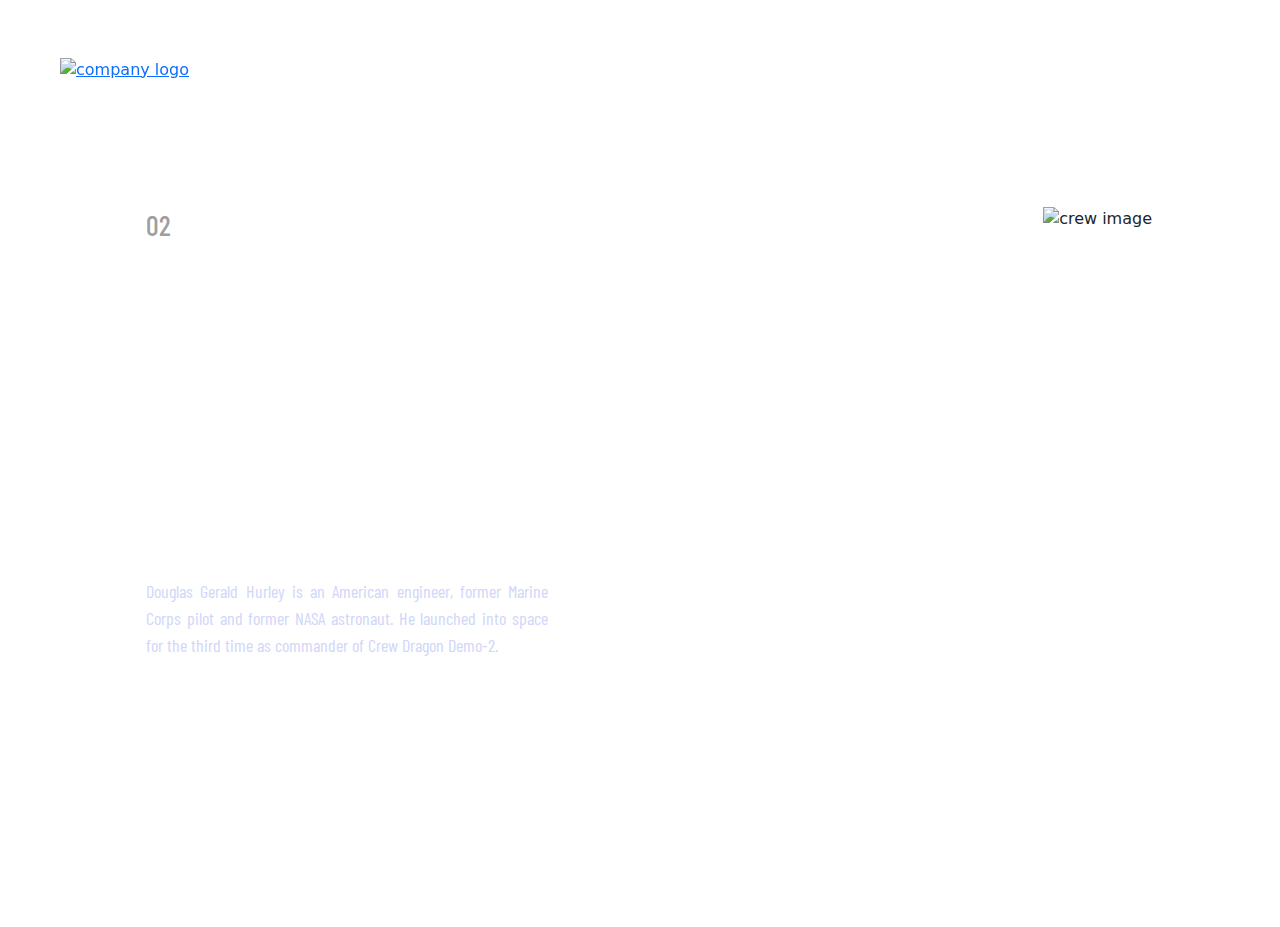
==== crew.html @ 3480d19f "More files" ====
<!DOCTYPE html>
<html lang="en">
    <head>
        <meta charset="UTF-8">
        <meta name="viewport" content="width=device-width">
        <title>CREW</title>
        <link rel="stylesheet" type="text/css" href="style/style.css">
        <link rel="stylesheet" type="text/css" href="style/bootstrap.min.css">
        <link rel="preconnect" href="https://fonts.googleapis.com">
        <link rel="preconnect" href="https://fonts.gstatic.com" crossorigin>
        <link href="https://fonts.googleapis.com/css2?family=Bellefair&display=swap" rel="stylesheet">
        <link rel="preconnect" href="https://fonts.googleapis.com">
        <link rel="preconnect" href="https://fonts.gstatic.com" crossorigin>
        <link href="https://fonts.googleapis.com/css2?family=Barlow+Condensed&display=swap" rel="stylesheet">
        <link rel="icon" type="image/png" href="assets/favicon-32x32.png">
        <style>
            @media only screen and (min-width: 375px){
                body {
                    background: url("/assets/crew/background-crew-mobile.jpg");
                    background-size:cover;
                    height: 100vh;
                }
            }
            @media only screen and (min-width: 768px){
                body {
                    background: url("/assets/crew/background-crew-tablet.jpg");
                    background-size: cover;
                    height: 100vh;
                }
            }
            @media only screen and (min-width: 1280px){
                body {
                    background: url("/assets/crew/background-crew-desktop.jpg");
                    background-size: cover;
                    height: 100vh;
                }
            }
        </style>
    </head>
    <body>
        <div class="nav-bar">
            <div class="logo">
                <a href="index.html"><img src="assets/shared/logo.svg" alt="company logo"></a>
            </div>
            <div class="toggle-button-open" id="toggle-ham-menu" onclick="imgClick()"><!--<img src="assets/shared/icon-hamburger.svg">--> </div>
            <div class="navbar-links" id="nav-links">
                <ul>
                    <li id="home-nav-btn"><a href="index.html">00 HOME</a></li>
                    <li id="dest-nav-btn"><a href="destination.html">01 DESTINATION</a></li>
                    <li id="crew-nav-btn"><a href="crew.html">02 CREW</a></li>
                    <li id="tech-nav-btn"><a href="technology.html">03 TECHNOLOGY</a></li>
                </ul>
            </div>
        </div>
        <div class="container">
            <div class="row" id="crew-row">
                <div class="col-lg-6" id="crew-col1">
                    <h5 class="crew-title"><span style="color:rgb(158, 158, 158)">02</span>MEET YOUR CREW</h5>
                    <div class="crew-content">
                        <h3 class="crew-position" id="crew-position">COMMANDER</h3>
                        <h2 class="crew-name" id="crew-name">DOUGLAS HURLEY</h2>
                        <p class="crew-desc" id="crew-desc">Douglas Gerald Hurley is an American engineer, former Marine Corps pilot and former NASA astronaut. He launched into space for the third time as commander of Crew Dragon Demo-2.</p>
                    </div>
                    <div class="crew-nav">
                        <div class="nav-circles" id="nav-c1"></div>
                        <div class="nav-circles" id="nav-c2"></div>
                        <div class="nav-circles" id="nav-c3"></div>
                        <div class="nav-circles" id="nav-c4"></div>
                    </div>
                </div>
                <div class="col-lg-6" id="crew-col2">
                    <img src="assets/crew/image-douglas-hurley.webp" class="crew-image" id="crew-image" alt="crew image">
                    <hr class="crew-image-line">
                </div>
            </div>
        </div>
        
        

        <script src="js/script.js"></script>
        <script src="js/bootstrap.min.js"></script>
    </body>
</html>
---- style/style.css ----
body {
    margin: 0px;
    padding: 0px;
  }
  /*CSS for nav bar*/
  .logo {
    margin-left: 30px;
  }
  .logo img {
    width: 30px;
  }
  .navbar-links ul li a {
    margin-top: 20px;
    margin-bottom: 20px;
  }
  .navbar-links ul {
    margin: 0;
    padding: 0;
    display: flex;
  }
  .navbar-links li {
    list-style: none;
  }
  .navbar-links li a {
    text-decoration: none;
    font-size: 16px;
    font-family: "Barlow Condensed", sans-serif;
    letter-spacing: 2.35px;
    color: white;
    padding: 16px;
    display: block;
  }
  .navbar-links li:hover {
    border-bottom: 3px solid rgb(192, 192, 192);
  }
  .nav-btn-active {
    border-bottom: 3px solid white;
  }
  /*CSS for home page*/
  #col1 {
    color: white;
  }
  .f-text {
    color: #d0d6f9;
    font-family: "Barlow Condensed", sans-serif;
    letter-spacing: 4.75px;
  }
  .main-text {
    font-family: "Bellefair", serif;
  }
  .s-text {
    color: #d0d6f9;
    font-family: "Barlow Condensed", sans-serif;
  }
  .explore-link,
  .explore-link:hover {
    text-decoration: none;
    color: #0b0d17;
  }
  /*End of the homepage css*/
  
  /*Beginning of destination page css*/
  .dest-title {
    color: white;
    font-family: "Barlow Condensed", sans-serif;
  }
  .dest-title span {
    margin-right: 20px;
    font-family: "Barlow Condensed", sans-serif;
  }
  .planet-navbar ul li {
    color: #d0d6f9;
    font-family: "Barlow Condensed", sans-serif;
    list-style: none;
    padding-left: 20px;
    padding-right: 20px;
  }
  .planet-navbar ul li:hover {
    border-bottom: 3px solid rgb(192, 192, 192);
  }
  .planet-navbar ul {
    display: flex;
  }
  .moon-btn {
    border-bottom: 3px solid white;
  }
  .moon-name {
    color: white;
    font-family: "Bellefair", serif;
  }
  .moon-desc {
    color: #d0d6f9;
    font-family: "Barlow Condensed", sans-serif;
  }
  .bottom-section {
    color: white;
  }
  .dis-title,
  .est-time {
    font-family: "Barlow Condensed", sans-serif;
  }
  .dis-value,
  .time-value {
    font-family: "Bellefair", serif;
  }
  .planet-navbar-active {
    border-bottom: 3px solid white;
  }
  /*End of destination page css*/
  
  /*Beginning of crew page css*/
  .crew-title {
    color: white;
    font-family: "Barlow Condensed", sans-serif;
  }
  .crew-title span {
    margin-right: 20px;
    font-family: "Barlow Condensed", sans-serif;
  }
  .crew-position {
    color: white;
    opacity: 50%;
    font-family: "Bellefair", serif;
  }
  .crew-name {
    color: white;
    font-family: "Bellefair", serif;
  }
  .crew-desc {
    color: #d0d6f9;
    font-family: "Barlow Condensed", sans-serif;
  }
  .crew-nav {
    display: flex;
  }
  .nav-circles {
    background-color: white;
    transition: 0.5s;
    opacity: 17.44%;
    border-radius: 25px;
  }
  .nav-circles-active {
    background-color: white;
    opacity: 100%;
  }
  .nav-circles:hover {
    background-color: #979797;
    transition: 0.5s;
    opacity: 100%;
    cursor: help;
  }
  /*End of crew page css*/
  
  /*Beginning of tech page css*/
  .tech-title {
    color: white;
    font-family: "Barlow Condensed", sans-serif;
  }
  .tech-title span {
    margin-right: 20px;
    font-family: "Barlow Condensed", sans-serif;
  }
  .num {
    color: white;
    font-family: "Bellefair", serif;
    transition: 0.5s;
    z-index: 20;
  }
  .num:hover {
    color: black;
    background-color: white;
    transition: 0.5s;
    cursor: help;
  }
  .num-active {
    color: black;
    background-color: white;
  }
  .terminology-txt,
  .tech-desc {
    color: #d0d6f9;
    font-family: "Barlow Condensed", sans-serif;
  }
  .tech-main-txt {
    color: white;
    font-family: "Bellefair", serif;
  }
  /*End of tech page css*/
  
  /* font-family: 'Bellefair', serif; */
  /* font-family: 'Barlow Condensed', sans-serif; */
  
  @media only screen and (min-width: 375px) {
    .logo {
      padding-top: 20px;
      padding-bottom: 20px;
    }
    .nav-bar {
      display: flex;
      justify-content: space-between;
      align-items: center;
      color: white;
      z-index: 100;
    }
    .navbar-links {
      display: none;
      margin-left: 50vw;
    }
    .nav-bar {
      flex-direction: column;
      align-items: flex-start;
    }
    .navbar-links ul {
      position: absolute;
      flex-direction: column;
      width: 50vw;
      z-index: 100;
    }
    .navbar-links ul {
      background-color: transparent;
      backdrop-filter: blur(10px);
    }
    .navbar-links-active {
      display: flex;
    }
    .toggle-button-open {
      position: absolute;
      top: 25px;
      right: 20px;
      display: flex;
      flex-direction: column;
      justify-content: space-between;
      width: 20px;
    }
    #home-row {
      margin-top: 10vh;
    }
    #col1 {
      text-align: center;
    }
    .f-text {
      font-size: 16px;
    }
    .main-text {
      font-size: 80px;
    }
    .s-text {
      font-size: 15px;
      padding-left: 5vw;
      padding-right: 5vw;
    }
    #col2 {
      margin-top: 10vh;
      display: flex;
      justify-content: center;
    }
    .home-button {
      width: 150px;
      height: 150px;
      border-radius: 100%;
      background-color: white;
      transition: 0.5s;
    }
    .home-button:hover {
      box-shadow: 0px 0px 0px 40px #979797;
      transition: 0.5s;
    }
    .home-button p {
      text-align: center;
      line-height: 150px;
      font-size: 20px;
      font-family: "Bellefair", serif;
    }
    /*End of the homepage css*/
  
    /*Beginning of the destination css*/
    #dest-row {
      margin-top: 3vh;
    }
    .dest-title {
      text-align: center;
      font-size: 16px;
    }
    .dest-title span {
      font-size: 16px;
    }
    .planetholder {
      margin-top: 5vh;
    }
    .planet {
      display: block;
      margin-left: auto;
      margin-right: auto;
      width: 170px;
    }
    #dest-col2 {
      padding-left: 5vw;
      padding-right: 5vw;
    }
    .planet-navbar {
      margin-top: 3vh;
    }
    .planet-navbar ul li {
      font-size: 14px;
      letter-spacing: 2.7px;
    }
    .planet-navbar ul li:hover {
      border-bottom: 3px solid #979797;
    }
    .planet-navbar ul {
      display: flex;
      justify-content: center;
      margin-left: -3vw;
    }
    .moon-name {
      text-align: center;
      font-size: 56px;
      margin-top: 3vh;
    }
    .moon-desc {
      font-size: 15px;
      text-align: center;
      letter-spacing: 1.5px;
    }
    .line {
      border-top: 1px solid white;
      width: 300px;
      margin: auto;
      margin-top: 5vh;
    }
    .bottom-section {
      display: block;
      justify-content: center;
      margin-top: 5vh;
    }
    .time {
      margin-top: 3vh;
    }
    .dis-title,
    .est-time {
      text-align: center;
      font-size: 14px;
      letter-spacing: 2.35px;
      margin-top: 0vh;
    }
    .dis-value,
    .time-value {
      text-align: center;
      font-size: 28px;
      margin-top: -2vh;
    }
    /*End of the destination css*/
  
    /*Beginning of crew page css*/
    #crew-row {
      margin-top: 3vh;
    }
    .crew-title {
      font-size: 16px;
      text-align: center;
    }
    .crew-title span {
      font-size: 16px;
    }
    .crew-content {
      margin-top: 50vh;
    }
    .crew-position {
      text-align: center;
      font-size: 16px;
    }
    .crew-name {
      text-align: center;
      font-size: 24px;
    }
    .crew-desc {
      text-align: center;
      font-size: 15px;
      margin-top: 20px;
      padding-left: 20px;
      padding-right: 20px;
    }
    .crew-nav {
      margin-top: -28vh;
      justify-content: center;
    }
    .nav-circles {
      width: 10px;
      height: 10px;
      margin-left: 14px;
      margin-right: 14px;
    }
    .crew-image {
      height: 30vh;
      margin-top: -38vh;
      display: block;
      margin-left: auto;
      margin-right: auto;
    }
    .crew-image-line {
      border: 1px rgb(172, 172, 172) solid;
      width: 300px;
      margin: auto;
      margin-top: -0vh;
    }
    /*End of crew page css*/
  
    /*Start of tech page css*/
    #tech-row {
      margin-top: 3vh;
    }
    .tech-title {
      font-size: 16px;
      text-align: center;
    }
    .tech-title span {
      font-size: 16px;
    }
    .tech-sub-col {
      margin-top: 15vh;
      margin-left: 0vw;
      margin-top: 35vh;
    }
    .tech-nums {
      display: flex;
      justify-content: center;
    }
    .num {
      display: flex;
      justify-content: center;
      align-items: center;
      width: 40px;
      height: 40px;
      border: 1px white solid;
      border-radius: 50px;
      font-size: 32px;
      margin-left: 16px;
      margin-right: 16px;
    }
    .tech-sub-content {
      margin-left: 0vw;
      padding-top: 5vh;
    }
    .terminology-txt {
      font-size: 14px;
      text-align: center;
    }
    .tech-main-txt {
      font-size: 24px;
      text-align: center;
    }
    .tech-desc {
      font-size: 15px;
      margin-top: 3vh;
      text-align: center;
      padding-left: 10px;
      padding-right: 10px;
    }
    #tech-col2 {
      position: absolute;
      padding: 0px;
      margin-top: 10vh;
    }
    .tech-image1 {
      background: url("/assets/technology/image-launch-vehicle-landscape.jpg");
      height: 40vh;
      background-repeat: no-repeat;
      background-size: contain;
    }
    /*End of tech page css*/
  }
  @media only screen and (min-width: 768px) {
    .logo {
      margin-left: 60px;
    }
    .logo img {
      width: 40px;
    }
    .nav-bar {
      margin-top: 20px;
      display: flex;
      justify-content: space-between;
      align-items: center;
      background-color: transparent;
      backdrop-filter: blur(10px);
      color: white;
      z-index: 100;
    }
    .navbar-links {
      display: block;
      margin-left: 0vw;
      margin-right: 5vw;
    }
  
    .nav-bar {
      flex-direction: row;
      align-items: center;
    }
    .navbar-links ul {
      position: relative;
      flex-direction: row;
      width: 100%;
      z-index: 100;
    }
    .navbar-links ul {
      background-color: transparent;
      backdrop-filter: blur(10px);
    }
    .navbar-links-active {
      display: flex;
    }
    .toggle-button-open,
    .toggle-button-close {
      display: none;
    }
    #home-row {
      margin-top: 10vh;
    }
    #col1 {
      text-align: center;
    }
    .f-text {
      font-size: 20px;
    }
    .main-text {
      font-size: 150px;
    }
    .s-text {
      font-size: 16px;
      padding-left: 15vw;
      padding-right: 15vw;
    }
    #col2 {
      margin-top: 10vh;
      display: flex;
      justify-content: center;
    }
    .home-button {
      width: 242px;
      height: 242px;
      border-radius: 100%;
      background-color: white;
      transition: 0.5s;
    }
    .home-button:hover {
      box-shadow: 0px 0px 0px 50px #979797;
      transition: 0.5s;
    }
    .home-button p {
      text-align: center;
      line-height: 242px;
      font-size: 32px;
      font-family: "Bellefair", serif;
    }
    /*End of the homepage css*/
  
    /*Beginning of the destination css*/
    #dest-row {
      margin-top: 3vh;
    }
    .dest-title {
      text-align: left;
      font-size: 20px;
    }
    .dest-title span {
      font-size: 20px;
    }
    .planetholder {
      margin-top: 5vh;
    }
    .planet {
      display: block;
      margin-left: auto;
      margin-right: auto;
      width: 300px;
    }
    #dest-col2 {
      padding-left: 5vw;
      padding-right: 5vw;
    }
    .planet-navbar {
      margin-top: 5vh;
    }
    .planet-navbar ul li {
      font-size: 16px;
      letter-spacing: 2.7px;
    }
    .planet-navbar ul li:hover {
      border-bottom: 3px solid #979797;
      cursor: help;
    }
    .planet-navbar ul {
      display: flex;
      justify-content: center;
      margin-left: -3vw;
    }
    .moon-name {
      text-align: center;
      font-size: 80px;
      margin-top: 3vh;
    }
    .moon-desc {
      font-size: 16px;
      text-align: center;
      letter-spacing: 1.5px;
    }
    .line {
      border-top: 1px solid white;
      width: 500px;
      margin: auto;
      margin-top: 5vh;
    }
    .bottom-section {
      display: flex;
      justify-content: center;
      margin-top: 5vh;
    }
    .distance {
      padding-right: 80px;
    }
    .time {
      padding-left: 80px;
      margin-top: 0vh;
    }
    .dis-title,
    .est-time {
      font-size: 14px;
      letter-spacing: 2.35px;
    }
    .dis-value,
    .time-value {
      font-size: 28px;
    }
    /*End of the destination css*/
  
    /*Beginning of crew page css*/
    #crew-row {
      margin-top: 3vh;
    }
    .crew-title {
      font-size: 20px;
      text-align: left;
    }
    .crew-title span {
      font-size: 20px;
    }
    .crew-content {
      margin-top: 10vh;
    }
    .crew-position {
      text-align: center;
      font-size: 24px;
    }
    .crew-name {
      text-align: center;
      font-size: 40px;
    }
    .crew-desc {
      text-align: center;
      font-size: 16px;
      margin-top: 20px;
      padding-left: 120px;
      padding-right: 120px;
    }
    .crew-nav {
      margin-top: 5vh;
      justify-content: center;
    }
    .nav-circles {
      width: 10px;
      height: 10px;
      margin-left: 24px;
      margin-right: 24px;
    }
    .crew-image {
      height: 48vh;
      position: absolute;
      bottom: 0px;
      right: 25%;
      margin-bottom: -2vh;
    }
    .crew-image-line {
      display: none;
    }
    /*End of crew page css*/
  
    /*Start of tech page css*/
    #tech-row {
      margin-top: 3vh;
    }
    .tech-title {
      text-align: left;
      font-size: 20px;
      margin-left: 5vw;
    }
    .tech-title span {
      font-size: 20px;
    }
    .tech-sub-col {
      margin-top: 15vh;
      margin-left: 0vw;
      margin-top: 45vh;
    }
    .tech-nums {
      display: flex;
      justify-content: center;
    }
    .num {
      display: flex;
      justify-content: center;
      align-items: center;
      width: 60px;
      height: 60px;
      border: 1px white solid;
      border-radius: 50px;
      font-size: 32px;
      margin-left: 16px;
      margin-right: 16px;
    }
    .tech-sub-content {
      margin-left: 0vw;
      padding-top: 5vh;
    }
    .terminology-txt {
      font-size: 16px;
      text-align: center;
    }
    .tech-main-txt {
      font-size: 40px;
      text-align: center;
    }
    .tech-desc {
      font-size: 16px;
      margin-top: 3vh;
      text-align: center;
      padding-left: 100px;
      padding-right: 100px;
    }
    #tech-col2 {
      position: absolute;
      padding: 0px;
      margin-top: 10vh;
    }
    .tech-image1 {
      background: url("/assets/technology/image-launch-vehicle-landscape.jpg");
      height: 40vh;
      background-repeat: no-repeat;
      background-size: contain;
    }
    /*End of tech page css*/
  }
  @media only screen and (min-width: 1280px) {
    .logo {
      margin-left: 60px;
    }
    .nav-bar {
      margin-top: 20px;
      display: flex;
      justify-content: space-between;
      align-items: center;
      background-color: transparent;
      backdrop-filter: blur(10px);
      color: white;
      z-index: 100;
    }
    .navbar-links {
      margin-right: 10%;
    }
    .navbar-links li {
      padding-left: 15px;
      padding-right: 15px;
    }
    .toggle-button-open,
    .toggle-button-close {
      display: none;
    }
    #home-row {
      margin-top: 30vh;
    }
    #col1 {
      text-align: justify;
    }
    .f-text {
      font-size: 28px;
      margin-left: 5vw;
    }
    .main-text {
      font-size: 150px;
      margin-left: 5vw;
    }
    .s-text {
      font-size: 18px;
      padding-left: 0vw;
      padding-right: 7vw;
      margin-left: 5vw;
    }
    #col2 {
      margin-top: 0vh;
      display: flex;
      justify-content: end;
    }
    .home-button {
      width: 274px;
      height: 274px;
      border-radius: 100%;
      background-color: white;
      transition: 0.5s;
      margin-right: 5vw;
    }
    .home-button:hover {
      box-shadow: 0px 0px 0px 50px #979797;
      transition: 0.5s;
    }
    .home-button p {
      text-align: center;
      line-height: 274px;
      font-size: 32px;
      font-family: "Bellefair", serif;
    }
    /*End of the homepage css*/
  
    /*Beginning of the destination css*/
    #dest-row {
      margin-top: 10vh;
    }
    .dest-title {
      font-size: 28px;
      margin-left: 5vw;
    }
    .dest-title span {
      font-size: 28px;
    }
    .planetholder {
      margin-top: 10vh;
    }
    .planet {
      display: block;
      margin-left: auto;
      margin-right: auto;
      width: 445px;
    }
    #dest-col2 {
      padding-left: 5vw;
    }
    .planet-navbar {
      margin-top: 10vh;
    }
    .planet-navbar ul li {
      font-size: 16px;
      letter-spacing: 2.7px;
    }
    .planet-navbar ul li:hover {
      border-bottom: 3px solid #979797;
      cursor: help;
    }
    .planet-navbar ul {
      display: flex;
      justify-content: flex-start;
      margin-left: -3vw;
    }
    .moon-name {
      text-align: left;
      font-size: 100px;
      margin-top: 5vh;
    }
    .moon-desc {
      font-size: 18px;
      text-align: justify;
      padding-right: 70px;
      letter-spacing: 1.5px;
    }
    .line {
      border-top: 1px solid white;
      width: 30vw;
      margin: 0;
      margin-top: 5vh;
    }
    .bottom-section {
      display: flex;
      justify-content: flex-start;
      margin-top: 5vh;
    }
    .distance {
      padding-right: 80px;
    }
    .time {
      padding-left: 80px;
      margin-top: 0vh;
    }
    .dis-title,
    .est-time {
      font-size: 14px;
      letter-spacing: 2.35px;
    }
    .dis-value,
    .time-value {
      font-size: 28px;
    }
    /*End of the destination css*/
  
    /*Beginning of crew page css*/
    #crew-row {
      margin-top: 10vh;
    }
    .crew-title {
      text-align: left;
      font-size: 28px;
      margin-left: 5vw;
    }
    .crew-title span {
      font-size: 28px;
    }
    .crew-content {
      padding-left: 5vw;
      margin-top: 15vh;
    }
    .crew-position {
      text-align: left;
      font-size: 32px;
    }
    .crew-name {
      text-align: left;
      font-size: 56px;
    }
    .crew-desc {
      text-align: justify;
      font-size: 18px;
      margin-top: 20px;
      padding-right: 80px;
      padding-left: 0px;
    }
    .crew-nav {
      padding-left: 4vw;
      margin-top: 10vh;
      justify-content: left;
    }
    .nav-circles {
      width: 15px;
      height: 15px;
      margin-left: 24px;
      margin-right: 24px;
    }
    .crew-image {
      height: 80vh;
      position: absolute;
      bottom: 0px;
      right: 10%;
      margin-bottom: -3vh;
    }
    .crew-image-line {
      display: none;
    }
    /*End of crew page css*/
    /*Start of tech page css*/
    #tech-col1 {
      padding-left: 5vw;
    }
    .tech-title {
      text-align: left;
      font-size: 28px;
      margin-left: 5vw;
    }
    .tech-title span {
      font-size: 28px;
    }
    #tech-row {
      margin-top: 10vh;
    }
    .tech-sub-col {
      margin-top: 15vh;
      margin-left: 5vw;
    }
    .tech-nums {
      position: absolute;
      display: block;
    }
    .num {
      display: flex;
      justify-content: center;
      align-items: center;
      width: 80px;
      height: 80px;
      border: 1px white solid;
      border-radius: 50px;
      font-size: 32px;
      margin-top: 16px;
      margin-bottom: 16px;
    }
    .tech-sub-content {
      margin-left: 10vw;
      padding-top: 5vh;
    }
    .terminology-txt {
      font-size: 16px;
      text-align: left;
    }
    .tech-main-txt {
      font-size: 56px;
      text-align: left;
    }
    .tech-desc {
      font-size: 18px;
      margin-top: 3vh;
      text-align: left;
      padding-right: 50px;
      padding-left: 0px;
    }
    #tech-col2 {
      position: relative;
      padding: 0px;
      margin-top: 5vh;
    }
    .tech-image1 {
      background: url("/assets/technology/image-launch-vehicle-portrait.jpg");
      width: 515px;
      height: 575px;
      background-repeat: no-repeat;
      background-size: contain;
      position: absolute;
      right: 0px;
    }
    /*End of tech page css*/
  }
  @media only screen and (min-width: 1900px) {
    /*This breakpoint only use for technology page specific css rule*/
    #tech-col1 {
      padding-left: 16vw;
    }
  }
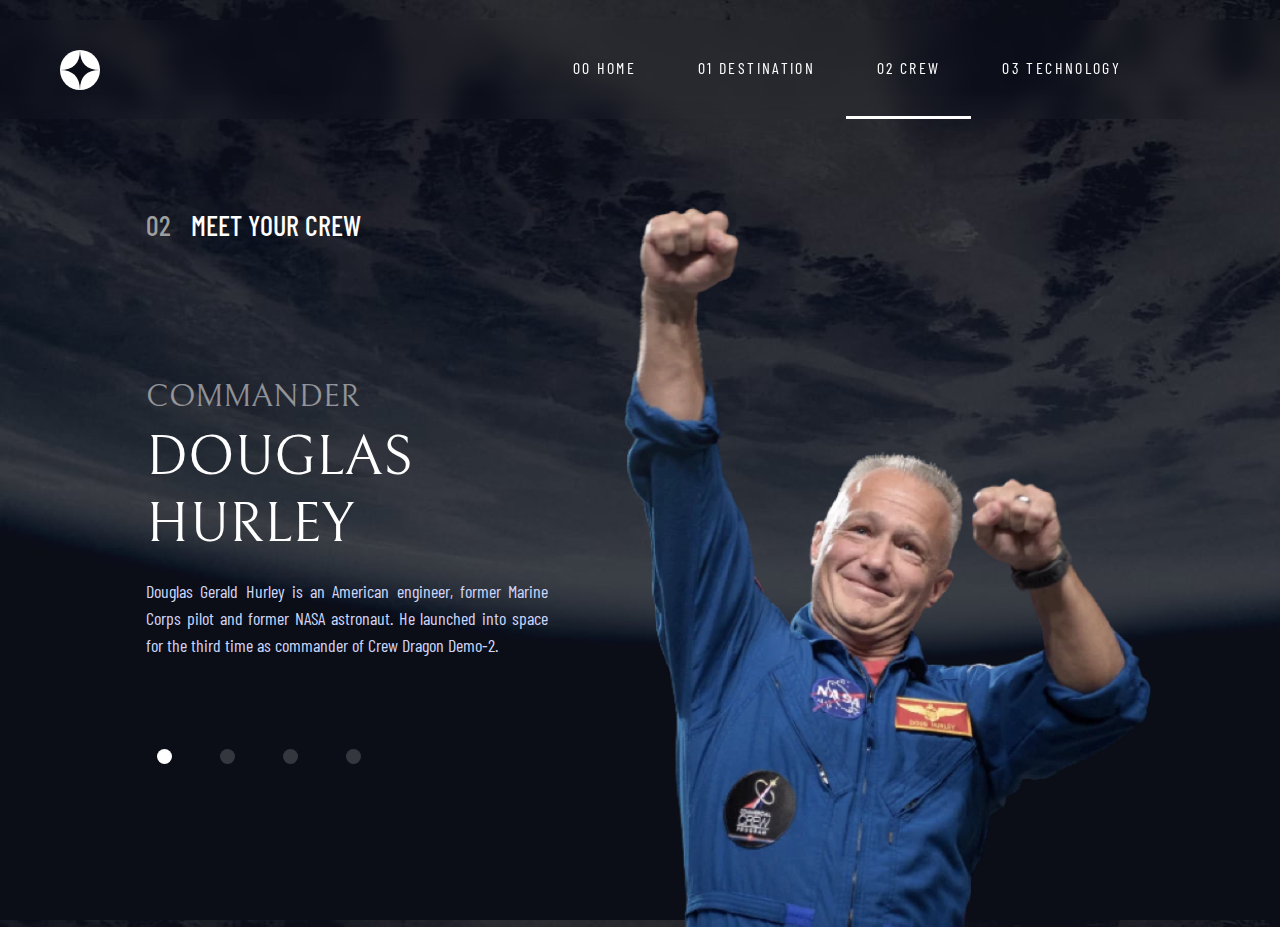
==== commit 091c4239: "Merge pull request #2 from joshuanageli/main" ====
--- a/crew.html
+++ b/crew.html
@@ -16,21 +16,21 @@
         <style>
             @media only screen and (min-width: 375px){
                 body {
-                    background: url("/assets/crew/background-crew-mobile.jpg");
+                    background: url("assets/crew/background-crew-mobile.jpg");
                     background-size:cover;
                     height: 100vh;
                 }
             }
             @media only screen and (min-width: 768px){
                 body {
-                    background: url("/assets/crew/background-crew-tablet.jpg");
+                    background: url("assets/crew/background-crew-tablet.jpg");
                     background-size: cover;
                     height: 100vh;
                 }
             }
             @media only screen and (min-width: 1280px){
                 body {
-                    background: url("/assets/crew/background-crew-desktop.jpg");
+                    background: url("assets/crew/background-crew-desktop.jpg");
                     background-size: cover;
                     height: 100vh;
                 }
